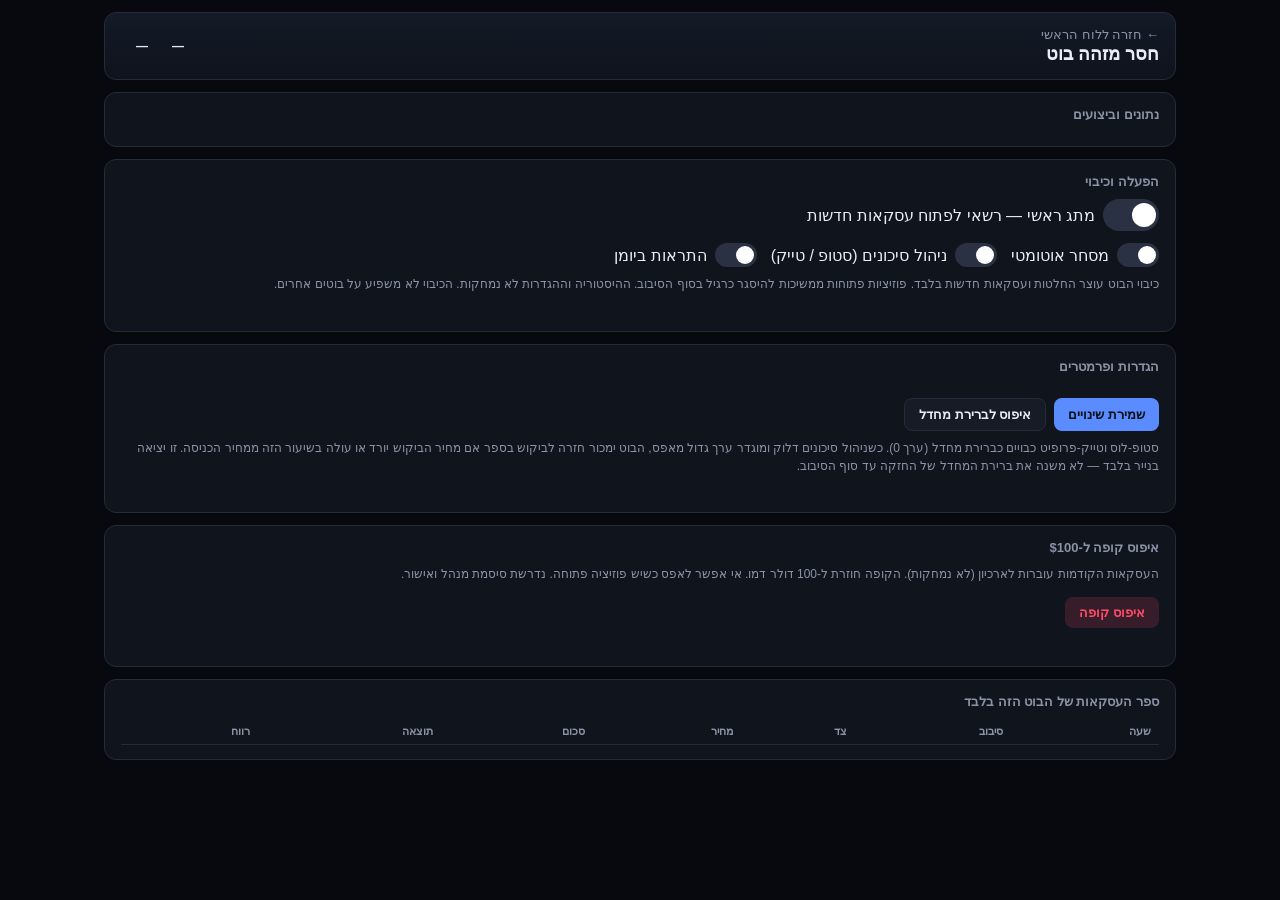
==== app/web/bot.html @ d7830c6c "Add per-bot management pages, admin controls, and a paper manual bot. Each strategy gets its own pag" ====
<!DOCTYPE html>
<html lang="he" dir="rtl">
<head>
<meta charset="utf-8"/>
<meta name="viewport" content="width=device-width, initial-scale=1, viewport-fit=cover"/>
<meta name="robots" content="noindex"/>
<meta name="theme-color" content="#07090f"/>
<title>ניהול בוט · דמו לייב</title>
<style>
  :root {
    --bg: #07090f; --panel: #10141c; --panel2: #161b26; --line: #242b3a;
    --text: #e8edf7; --muted: #8b93a7; --green: #3dff8a; --green-dim: rgba(61,255,138,.16);
    --red: #ff4d6a; --red-dim: rgba(255,77,106,.16); --gold: #f5c542; --blue: #5b8cff;
    --cyan: #22d3ee; --orange: #fb923c; --purple: #a78bfa;
  }
  * { box-sizing: border-box; margin: 0; padding: 0; }
  html, body {
    background: var(--bg); color: var(--text);
    font-family: "Segoe UI", "Noto Sans Hebrew", "Arial Hebrew", Assistant, Arial, sans-serif;
    min-height: 100%;
  }
  body { padding: 12px 14px 28px; max-width: 1100px; margin: 0 auto; }
  .mono { font-variant-numeric: tabular-nums; font-feature-settings: "tnum"; direction: ltr; unicode-bidi: isolate; }
  a { color: var(--blue); }
  header {
    display: flex; justify-content: space-between; align-items: center; gap: 12px; flex-wrap: wrap;
    background: linear-gradient(180deg, #141a26, #0e131c);
    border: 1px solid var(--line); border-radius: 12px; padding: 12px 16px; margin-bottom: 12px;
  }
  header h1 { font-size: 18px; }
  header .sub { font-size: 12px; color: var(--muted); margin-top: 2px; }
  .back { color: var(--muted); text-decoration: none; font-size: 13px; }
  .back:hover { color: var(--text); }
  .pills { display: flex; gap: 6px; align-items: center; flex-wrap: wrap; }
  .pill { font-size: 12px; font-weight: 700; padding: 3px 9px; border-radius: 999px; }
  .pill.active { background: var(--green-dim); color: var(--green); }
  .pill.off { background: var(--red-dim); color: var(--red); }
  .pill.paused { background: rgba(245,197,66,.16); color: var(--gold); }
  .pill.bought { background: var(--green-dim); color: var(--green); }
  .card {
    background: var(--panel); border: 1px solid var(--line); border-radius: 12px;
    padding: 14px 16px; margin-bottom: 12px;
  }
  .card h2 { font-size: 13px; color: var(--muted); margin-bottom: 10px; }
  .stats { display: grid; grid-template-columns: repeat(auto-fit, minmax(140px, 1fr)); gap: 10px; }
  .stat .k { font-size: 11px; color: var(--muted); }
  .stat .v { font-size: 20px; font-weight: 800; margin-top: 2px; }
  .pos { color: var(--green); } .neg { color: var(--red); }
  .row { display: flex; gap: 14px; flex-wrap: wrap; align-items: center; }
  .switch {
    display: inline-flex; align-items: center; gap: 8px; cursor: pointer; user-select: none;
  }
  .switch input { appearance: none; width: 42px; height: 24px; border-radius: 999px;
    background: #2a3142; position: relative; outline: none; cursor: pointer; transition: .15s; }
  .switch input:checked { background: #1f6a3f; }
  .switch input::after {
    content: ""; position: absolute; top: 3px; right: 3px; width: 18px; height: 18px;
    background: #fff; border-radius: 50%; transition: .15s;
  }
  .switch input:checked::after { right: 21px; }
  .switch.main input { width: 56px; height: 32px; }
  .switch.main input::after { width: 24px; height: 24px; top: 4px; }
  .switch.main input:checked::after { right: 28px; }
  label.fld { display: flex; flex-direction: column; gap: 4px; font-size: 12px; color: var(--muted); min-width: 180px; flex: 1; }
  input[type=number], input[type=text], input[type=password] {
    background: var(--panel2); border: 1px solid var(--line); color: var(--text);
    border-radius: 8px; padding: 8px 10px; font-size: 14px; direction: ltr;
  }
  .fields { display: grid; grid-template-columns: repeat(auto-fit, minmax(220px, 1fr)); gap: 10px 14px; }
  .btns { display: flex; gap: 8px; flex-wrap: wrap; margin-top: 14px; }
  button, .btn {
    border: 0; border-radius: 8px; padding: 8px 14px; font-weight: 700; font-size: 13px;
    cursor: pointer; font-family: inherit;
  }
  .btn-primary { background: var(--blue); color: #071018; }
  .btn-ghost { background: var(--panel2); color: var(--text); border: 1px solid var(--line); }
  .btn-danger { background: var(--red-dim); color: var(--red); }
  .btn-up { background: var(--green-dim); color: var(--green); font-size: 16px; padding: 12px 22px; }
  .btn-down { background: var(--red-dim); color: var(--red); font-size: 16px; padding: 12px 22px; }
  button:disabled { opacity: .5; cursor: not-allowed; }
  .msg { font-size: 13px; margin-top: 8px; min-height: 1.2em; }
  .ok { color: var(--green); } .err { color: var(--red); }
  table { width: 100%; border-collapse: collapse; font-size: 13px; }
  th, td { padding: 6px 8px; border-bottom: 1px solid var(--line); text-align: right; }
  th { color: var(--muted); font-weight: 600; font-size: 11px; }
  .tag { font-size: 11px; font-weight: 700; padding: 1px 6px; border-radius: 999px; }
  .tag.open { background: rgba(91,140,255,.16); color: #9ec1ff; }
  .tag.win { background: var(--green-dim); color: var(--green); }
  .tag.loss { background: var(--red-dim); color: var(--red); }
  .note { font-size: 12px; color: var(--muted); line-height: 1.5; margin-top: 8px; }
  dialog {
    border: 1px solid var(--line); border-radius: 12px; background: var(--panel);
    color: var(--text); padding: 18px 20px; max-width: 420px; width: calc(100% - 24px);
  }
  dialog::backdrop { background: rgba(0,0,0,.65); }
  dialog h3 { margin-bottom: 8px; }
  dialog p { font-size: 13px; color: var(--muted); margin-bottom: 12px; line-height: 1.45; }
  .buy-box { display: flex; gap: 10px; align-items: flex-end; flex-wrap: wrap; }
  .lock { font-size: 12px; color: var(--muted); }
</style>
</head>
<body>
  <header>
    <div>
      <a class="back" href="/">← חזרה ללוח הראשי</a>
      <h1 id="title">ניהול בוט</h1>
      <div class="sub" id="doc"></div>
    </div>
    <div class="pills">
      <span class="pill" id="modePill">—</span>
      <span class="pill" id="statePill">—</span>
      <span class="lock" id="authState"></span>
    </div>
  </header>

  <div class="card">
    <h2>נתונים וביצועים</h2>
    <div class="stats" id="stats"></div>
  </div>

  <div class="card">
    <h2>הפעלה וכיבוי</h2>
    <div class="row">
      <label class="switch main"><input type="checkbox" id="swEnabled"/><span>מתג ראשי — רשאי לפתוח עסקאות חדשות</span></label>
    </div>
    <div class="row" style="margin-top:12px" id="autoRow">
      <label class="switch"><input type="checkbox" id="swAuto"/><span>מסחר אוטומטי</span></label>
      <label class="switch"><input type="checkbox" id="swRisk"/><span>ניהול סיכונים (סטופ / טייק)</span></label>
      <label class="switch"><input type="checkbox" id="swAlerts"/><span>התראות ביומן</span></label>
    </div>
    <p class="note">כיבוי הבוט עוצר החלטות ועסקאות חדשות בלבד. פוזיציות פתוחות ממשיכות להיסגר כרגיל בסוף הסיבוב. ההיסטוריה וההגדרות לא נמחקות. הכיבוי לא משפיע על בוטים אחרים.</p>
    <div class="msg" id="toggleMsg"></div>
  </div>

  <div class="card" id="manualCard" hidden>
    <h2>קנייה ידנית (כסף דמו)</h2>
    <div class="buy-box">
      <label class="fld" style="flex:0 0 160px">סכום ($)<input id="buyAmt" type="number" min="1" max="100" step="0.5" value="5"/></label>
      <button class="btn-up" id="btnUp" type="button">קנייה · Up (עלייה)</button>
      <button class="btn-down" id="btnDown" type="button">קנייה · Down (ירידה)</button>
    </div>
    <p class="note">הקנייה מדמה הליכה בספר הפקודות החי, עם אותה עמלת טייקר שהאחרים משלמים. רק כשהשוק פתוח לקבלת פקודות, והמתג הראשי דלוק.</p>
    <div class="msg" id="buyMsg"></div>
  </div>

  <div class="card">
    <h2>הגדרות ופרמטרים</h2>
    <div class="fields" id="fields"></div>
    <div class="btns">
      <button class="btn-primary" id="btnSave" type="button">שמירת שינויים</button>
      <button class="btn-ghost" id="btnResetDef" type="button">איפוס לברירת מחדל</button>
    </div>
    <p class="note" id="slNote">סטופ-לוס וטייק-פרופיט כבויים כברירת מחדל (ערך 0). כשניהול סיכונים דלוק ומוגדר ערך גדול מאפס, הבוט ימכור חזרה לביקוש בספר אם מחיר הביקוש יורד או עולה בשיעור הזה ממחיר הכניסה. זו יציאה בנייר בלבד — לא משנה את ברירת המחדל של החזקה עד סוף הסיבוב.</p>
    <div class="msg" id="saveMsg"></div>
  </div>

  <div class="card">
    <h2>איפוס קופה ל-$100</h2>
    <p class="note">העסקאות הקודמות עוברות לארכיון (לא נמחקות). הקופה חוזרת ל-100 דולר דמו. אי אפשר לאפס כשיש פוזיציה פתוחה. נדרשת סיסמת מנהל ואישור.</p>
    <div class="btns"><button class="btn-danger" id="btnResetBank" type="button">איפוס קופה</button></div>
    <div class="msg" id="resetMsg"></div>
  </div>

  <div class="card">
    <h2>ספר העסקאות של הבוט הזה בלבד</h2>
    <div style="overflow:auto">
      <table>
        <thead><tr><th>שעה</th><th>סיבוב</th><th>צד</th><th>מחיר</th><th>סכום</th><th>תוצאה</th><th>רווח</th></tr></thead>
        <tbody id="trades"></tbody>
      </table>
    </div>
  </div>

  <dialog id="pwDialog">
    <h3>סיסמת מנהל</h3>
    <p>האתר ציבורי, לכן שינויים (הפעלה, הגדרות, קנייה, איפוס) דורשים סיסמה. היא נשמרת רק בדפדפן הזה (localStorage) ולא נשלחת לקוד הציבורי.</p>
    <label class="fld">סיסמה<input id="pwInput" type="password" autocomplete="current-password"/></label>
    <div class="btns">
      <button class="btn-primary" id="pwSave" type="button">שמירה במחשב זה</button>
      <button class="btn-ghost" id="pwCancel" type="button">ביטול</button>
    </div>
    <div class="msg err" id="pwErr"></div>
  </dialog>

  <dialog id="confirmDialog">
    <h3>אישור איפוס קופה</h3>
    <p>העסקאות של הבוט הזה יישמרו בארכיון ולא יימחקו. הקופה תחזור ל-100 דולר דמו. להמשך הקלידו RESET בתיבה ואשרו.</p>
    <label class="fld">אישור<input id="confirmInput" type="text" placeholder="RESET" autocomplete="off"/></label>
    <div class="btns">
      <button class="btn-danger" id="confirmGo" type="button">איפוס</button>
      <button class="btn-ghost" id="confirmNo" type="button">ביטול</button>
    </div>
    <div class="msg err" id="confirmErr"></div>
  </dialog>

<script>
const TOKEN_KEY = "polybot_admin_token";
const NAMES = {
  late_model: "הראשית · late_model",
  late_model_raw: "צל הראשית · late_model_raw",
  early_value: "ערך מוקדם · early_value",
  naive_momentum: "מומנטום פשוט · naive_momentum",
  every_round: "כל סיבוב · every_round",
  momentum_late: "מומנטום מאוחר · momentum_late",
  latency_hunter: "צייד השהיה · latency_hunter",
  manual: "בוט ידני · manual",
};
const MODE_HE = { active: "פעיל", off: "כבוי", paused: "מושהה" };

function botName() {
  const m = location.pathname.match(/\/bot\/([^\/\?]+)/);
  if (m) return decodeURIComponent(m[1]);
  return new URLSearchParams(location.search).get("name") || new URLSearchParams(location.search).get("id") || "";
}
function token() { return localStorage.getItem(TOKEN_KEY) || ""; }
function setToken(v) { if (v) localStorage.setItem(TOKEN_KEY, v); else localStorage.removeItem(TOKEN_KEY); }
function fmtUsd(n, d=2) {
  if (n == null || Number.isNaN(n)) return "—";
  return Number(n).toLocaleString("en-US", { minimumFractionDigits: d, maximumFractionDigits: d });
}
function fmtSigned(n) {
  if (n == null) return "—";
  return (n >= 0 ? "+" : "") + Number(n).toFixed(2) + "$";
}
function authLabel() {
  const el = document.getElementById("authState");
  el.innerHTML = token()
    ? 'סיסמה שמורה במחשב זה · <a href="#" id="logout">החלפה / מחיקה</a>'
    : 'אין סיסמה שמורה · נדרשת לפעולות שינוי';
  const a = document.getElementById("logout");
  if (a) a.onclick = (e) => { e.preventDefault(); setToken(""); authLabel(); };
}

async function needAuth() {
  if (token()) return true;
  const d = document.getElementById("pwDialog");
  document.getElementById("pwErr").textContent = "";
  document.getElementById("pwInput").value = "";
  d.showModal();
  return await new Promise((resolve) => {
    const ok = () => {
      const v = document.getElementById("pwInput").value.trim();
      if (!v) { document.getElementById("pwErr").textContent = "יש להזין סיסמה"; return; }
      setToken(v); d.close(); authLabel(); resolve(true);
    };
    document.getElementById("pwSave").onclick = ok;
    document.getElementById("pwCancel").onclick = () => { d.close(); resolve(false); };
    document.getElementById("pwInput").onkeydown = (e) => { if (e.key === "Enter") ok(); };
  });
}

async function admin(body) {
  const r = await fetch("/api/admin", {
    method: "POST",
    cache: "no-store",
    headers: { "Content-Type": "application/json", Authorization: "Bearer " + token() },
    body: JSON.stringify(body),
  });
  const j = await r.json().catch(() => ({ ok: false, error: "bad response" }));
  if (r.status === 401) {
    setToken(""); authLabel();
    throw new Error("סיסמה שגויה או חסרה");
  }
  if (!r.ok || j.ok === false) throw new Error(j.error || ("שגיאה " + r.status));
  return j;
}

function message(id, text, ok) {
  const el = document.getElementById(id);
  el.className = "msg " + (ok ? "ok" : "err");
  el.textContent = text || "";
}

let current = null;
const NAME = botName();

function renderStats(s) {
  const wr = s.win_rate != null ? Math.round((s.win_rate <= 1 ? s.win_rate * 100 : s.win_rate)) + "%" : "—";
  const pnl = s.realized_pnl;
  const items = [
    ["קופה (הון)", (s.bankroll != null ? fmtUsd(s.bankroll) + "$" : "—"), ""],
    ["מזומן", (s.cash != null ? fmtUsd(s.cash) + "$" : "—"), ""],
    ["רווח / הפסד", fmtSigned(pnl), pnl > 0 ? "pos" : pnl < 0 ? "neg" : ""],
    ["אחוז הצלחה", wr, ""],
    ["עסקאות", String(s.trades || 0), ""],
    ["נסגרו / נצחו", (s.settled || 0) + " / " + (s.wins || 0), ""],
    ["חשיפה פתוחה", s.open_exposure != null ? fmtUsd(s.open_exposure) + "$" : "—", ""],
  ];
  document.getElementById("stats").innerHTML = items.map(([k,v,c]) =>
    `<div class="stat"><div class="k">${k}</div><div class="v mono ${c}">${v}</div></div>`
  ).join("");
}

function renderFields(schema, settings) {
  const el = document.getElementById("fields");
  const skip = new Set(["enabled", "auto_trading", "risk_management", "alerts"]);
  el.innerHTML = (schema || []).filter(f => !skip.has(f.key)).map(f => {
    const val = settings && settings[f.key] != null ? settings[f.key] : f.default;
    const lo = f.min != null ? `min="${f.min}"` : "";
    const hi = f.max != null ? `max="${f.max}"` : "";
    const step = f.key.indexOf("edge") >= 0 || f.key.indexOf("ask") >= 0 || f.key === "w" || f.key.indexOf("loss") >= 0 || f.key.indexOf("profit") >= 0 || f.key.indexOf("frac") >= 0 || f.key === "kelly" || f.key === "min_confidence" ? "0.01" : "1";
    return `<label class="fld">${f.label_he}<input type="number" data-key="${f.key}" ${lo} ${hi} step="${step}" value="${val}"/></label>`;
  }).join("");
}

function collectSettings(schema, base) {
  const out = Object.assign({}, base || {});
  for (const inp of document.querySelectorAll("#fields input[data-key]")) {
    const v = inp.value;
    out[inp.dataset.key] = v === "" ? null : Number(v);
  }
  out.enabled = document.getElementById("swEnabled").checked;
  out.auto_trading = document.getElementById("swAuto").checked;
  out.risk_management = document.getElementById("swRisk").checked;
  out.alerts = document.getElementById("swAlerts").checked;
  return out;
}

function renderTrades(rows) {
  const tb = document.getElementById("trades");
  if (!rows || !rows.length) { tb.innerHTML = `<tr><td colspan="7" style="color:#8b93a7">אין עסקאות (לא בארכיון)</td></tr>`; return; }
  tb.innerHTML = rows.map(r => {
    let tag = "פתוחה", tagCls = "open", pnl = "—";
    if (r.settled) {
      if ((r.pnl || 0) >= 0) { tag = "ניצחון"; tagCls = "win"; }
      else { tag = "הפסד"; tagCls = "loss"; }
      if (r.outcome && String(r.outcome).startsWith("sold_")) tag = r.outcome === "sold_stop_loss" ? "סטופ" : "טייק";
      pnl = fmtSigned(r.pnl);
    }
    const slug = (r.slug || "").replace("btc-updown-5m-", "");
    return `<tr>
      <td class="mono">${r.time || ""}</td>
      <td class="mono">${slug}</td>
      <td>${r.side || ""}</td>
      <td class="mono">${r.avg_price != null ? Math.round(r.avg_price * 100) + "¢" : "—"}</td>
      <td class="mono">${fmtUsd(r.cost)}$</td>
      <td><span class="tag ${tagCls}">${tag}</span></td>
      <td class="mono ${tagCls}">${pnl}</td>
    </tr>`;
  }).join("");
}

function applyBot(d) {
  const strats = d.strategies || [];
  const s = strats.find(x => x.name === NAME);
  if (!s) {
    document.getElementById("title").textContent = "בוט לא נמצא: " + NAME;
    return;
  }
  current = s;
  document.title = "ניהול · " + NAME;
  document.getElementById("title").textContent = NAMES[NAME] || NAME;
  document.getElementById("doc").textContent = s.doc_he || s.doc || "";
  const mode = s.run_mode || "active";
  const mp = document.getElementById("modePill");
  mp.className = "pill " + mode;
  mp.textContent = MODE_HE[mode] || mode;
  const sp = document.getElementById("statePill");
  sp.className = "pill " + (s.state || "");
  sp.textContent = s.state_he || s.state || "";
  document.getElementById("swEnabled").checked = s.enabled !== false;
  document.getElementById("swAuto").checked = s.auto_trading != null ? !!s.auto_trading : (NAME !== "manual");
  document.getElementById("swRisk").checked = !!s.settings && !!s.settings.risk_management;
  document.getElementById("swAlerts").checked = !!s.settings && !!s.settings.alerts;
  document.getElementById("manualCard").hidden = NAME !== "manual";
  renderStats(s);
  if (s.schema && s.schema.length) renderFields(s.schema, s.settings || s.defaults || {});
  const rows = (d.trades_by_strategy && d.trades_by_strategy[NAME]) || [];
  renderTrades(rows);
}

async function tick() {
  try {
    const r = await fetch("/api/data", { cache: "no-store" });
    const j = await r.json();
    const d = j.data || j;
    if (d && d.strategies) applyBot(d);
  } catch (e) {
    console.warn(e);
  }
}

function waitAndRefresh() { setTimeout(tick, 2000); setTimeout(tick, 5000); }

async function withAuth(fn, msgId) {
  try {
    if (!(await needAuth())) return;
    await fn();
  } catch (e) {
    message(msgId, e.message || String(e), false);
  }
}

document.getElementById("swEnabled").addEventListener("change", ev => withAuth(async () => {
  await admin({ op: "toggle", name: NAME, enabled: ev.target.checked });
  message("toggleMsg", ev.target.checked ? "הבוט הופעל. ייכנס לתוקף תוך שניות." : "הבוט כובה לעסקאות חדשות.", true);
  waitAndRefresh();
}, "toggleMsg"));

document.getElementById("swAuto").addEventListener("change", ev => withAuth(async () => {
  await admin({ op: "toggle", name: NAME, auto_trading: ev.target.checked });
  message("toggleMsg", ev.target.checked ? "מסחר אוטומטי הופעל." : "מסחר אוטומטי כובה (מושהה).", true);
  waitAndRefresh();
}, "toggleMsg"));

document.getElementById("btnSave").addEventListener("click", () => withAuth(async () => {
  if (!current) return;
  const settings = collectSettings(current.schema, current.settings || current.defaults);
  await admin({ op: "save", name: NAME, settings });
  message("saveMsg", "ההגדרות נשמרו וייכנסו לתוקף מיד. הן נשמרות גם אחרי ריענון והפעלה מחדש של השרת.", true);
  waitAndRefresh();
}, "saveMsg"));

document.getElementById("btnResetDef").addEventListener("click", () => withAuth(async () => {
  await admin({ op: "reset_defaults", name: NAME });
  message("saveMsg", "ההגדרות אופסו לברירת המחדל המקורית.", true);
  waitAndRefresh();
}, "saveMsg"));

function buy(side) {
  withAuth(async () => {
    const amount = Number(document.getElementById("buyAmt").value);
    const j = await admin({ op: "buy", name: "manual", side, amount });
    message("buyMsg", `נשלחה קנייה ${side} בסכום $${amount}. ` + (j.cost != null ? `מילוי $${j.cost}` : "ממתין לביצוע בבוט…"), true);
    waitAndRefresh();
  }, "buyMsg");
}
document.getElementById("btnUp").onclick = () => buy("Up");
document.getElementById("btnDown").onclick = () => buy("Down");

document.getElementById("btnResetBank").onclick = async () => {
  if (!(await needAuth())) return;
  const d = document.getElementById("confirmDialog");
  document.getElementById("confirmInput").value = "";
  document.getElementById("confirmErr").textContent = "";
  d.showModal();
};
document.getElementById("confirmNo").onclick = () => document.getElementById("confirmDialog").close();
document.getElementById("confirmGo").onclick = async () => {
  const v = document.getElementById("confirmInput").value.trim();
  if (v !== "RESET") { document.getElementById("confirmErr").textContent = "יש להקליד RESET לאישור"; return; }
  try {
    const j = await admin({ op: "reset_bankroll", name: NAME, confirm: "RESET" });
    document.getElementById("confirmDialog").close();
    message("resetMsg", `הקופה אופסה. ${j.archived != null ? j.archived + " עסקאות בארכיון. " : ""}קופה כעת $${j.cash != null ? j.cash : 100}.`, true);
    waitAndRefresh();
  } catch (e) {
    document.getElementById("confirmErr").textContent = e.message || String(e);
  }
};

if (!NAME) {
  document.getElementById("title").textContent = "חסר מזהה בוט";
} else {
  authLabel();
  tick();
  setInterval(tick, 4000);
}
</script>
</body>
</html>
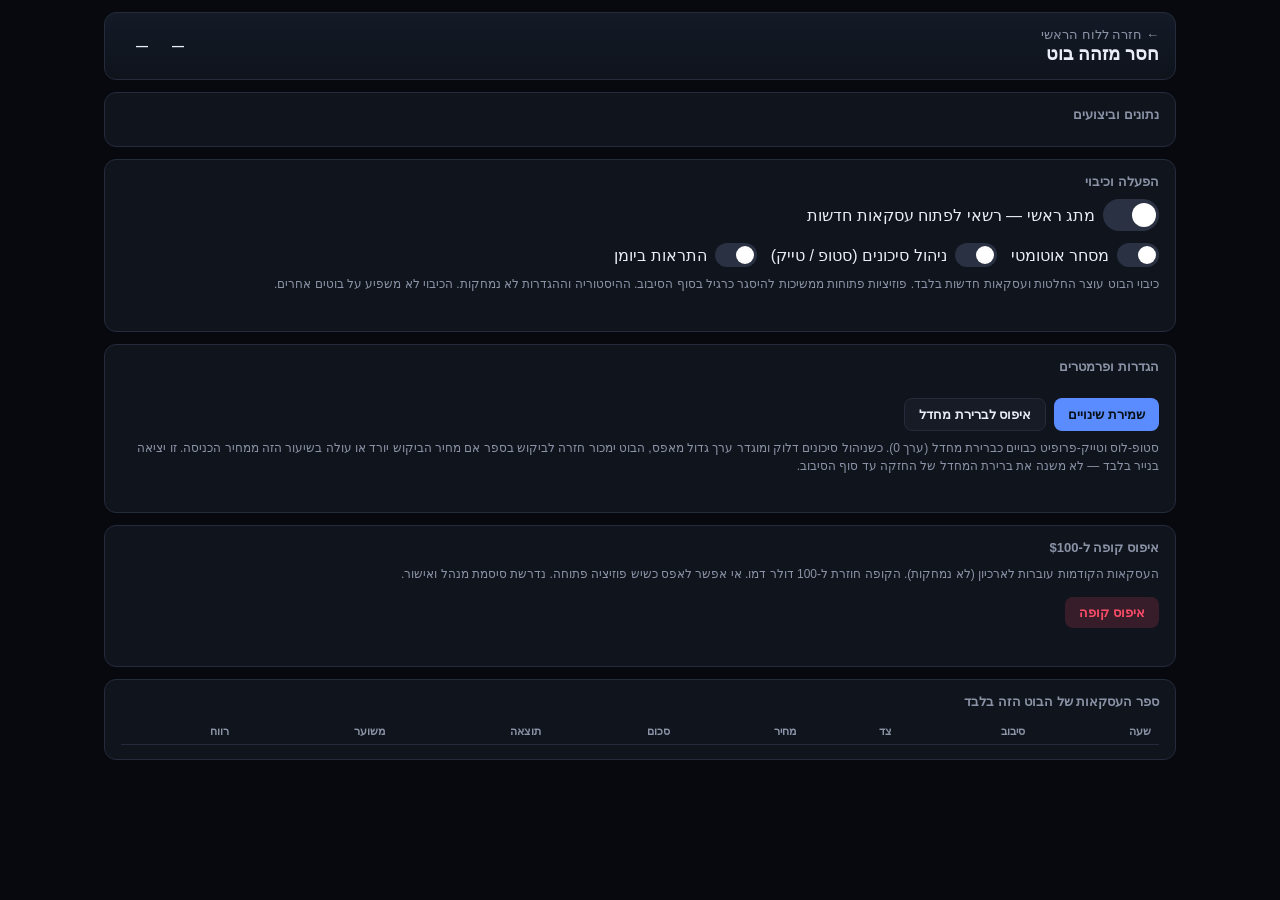
==== commit 277a68e5: "Store purchase-time win and loss estimates on each trade and show them on open-buy pills and in hist" ====
--- a/app/web/bot.html
+++ b/app/web/bot.html
@@ -36,7 +36,11 @@
   .pill.active { background: var(--green-dim); color: var(--green); }
   .pill.off { background: var(--red-dim); color: var(--red); }
   .pill.paused { background: rgba(245,197,66,.16); color: var(--gold); }
-  .pill.bought { background: var(--green-dim); color: var(--green); }
+  .pill.bought {
+    background: var(--green-dim); color: var(--green);
+    white-space: normal; line-height: 1.35; max-width: 100%;
+    border-radius: 10px;
+  }
   .card {
     background: var(--panel); border: 1px solid var(--line); border-radius: 12px;
     padding: 14px 16px; margin-bottom: 12px;
@@ -86,6 +90,7 @@
   .tag { font-size: 11px; font-weight: 700; padding: 1px 6px; border-radius: 999px; }
   .tag.open { background: rgba(91,140,255,.16); color: #9ec1ff; }
   .tag.win { background: var(--green-dim); color: var(--green); }
+  .tag.pending { background: rgba(245,197,66,.16); color: var(--gold); }
   .tag.loss { background: var(--red-dim); color: var(--red); }
   .note { font-size: 12px; color: var(--muted); line-height: 1.5; margin-top: 8px; }
   dialog {
@@ -96,6 +101,15 @@
   dialog h3 { margin-bottom: 8px; }
   dialog p { font-size: 13px; color: var(--muted); margin-bottom: 12px; line-height: 1.45; }
   .buy-box { display: flex; gap: 10px; align-items: flex-end; flex-wrap: wrap; }
+  .gene-dec { font-size: 22px; font-weight: 800; margin: 4px 0 8px; }
+  .gene-dec.wait { color: var(--muted); }
+  .gene-dec.up { color: var(--green); }
+  .gene-dec.down { color: var(--red); }
+  .lb { width: 100%; border-collapse: collapse; font-size: 12px; }
+  .lb th, .lb td { text-align: right; padding: 5px 8px; border-bottom: 1px solid var(--line); }
+  .lb .champ { color: var(--gold); font-weight: 700; }
+  .params { font-size: 12px; color: var(--muted); line-height: 1.55; }
+  .params b { color: var(--text); }
   .lock { font-size: 12px; color: var(--muted); }
 </style>
 </head>
@@ -143,6 +157,26 @@
     <div class="msg" id="buyMsg"></div>
   </div>
 
+  <div class="card" id="geneticCard" hidden>
+    <h2>אוכלוסייה גנטית (דמו)</h2>
+    <div class="stats">
+      <div class="stat"><div class="k">דור</div><div class="v mono" id="geneGen">—</div></div>
+      <div class="stat"><div class="k">סיבובים מאז אבולוציה</div><div class="v mono" id="geneRounds">—</div></div>
+    </div>
+    <div class="gene-dec wait" id="geneDec">WAIT</div>
+    <p class="note" id="geneReason"></p>
+    <h2 style="margin-top:14px">האלופה הנוכחית</h2>
+    <div class="params" id="geneBest">—</div>
+    <h2 style="margin-top:14px">לוח מובילים</h2>
+    <div style="overflow:auto">
+      <table class="lb">
+        <thead><tr><th></th><th>PnL</th><th>עסקאות</th><th>כושר</th></tr></thead>
+        <tbody id="geneBoard"></tbody>
+      </table>
+    </div>
+    <p class="note">כל גרסה נבדקת בצל על כל סיבוב, עם אותן עמלות והליכה בספר. רק האלופה סוחרת בקופה האמיתית של הבוט הזה. כיבוי עוצר כניסות חדשות, לא מוחק את האוכלוסייה.</p>
+  </div>
+
   <div class="card">
     <h2>הגדרות ופרמטרים</h2>
     <div class="fields" id="fields"></div>
@@ -165,7 +199,7 @@
     <h2>ספר העסקאות של הבוט הזה בלבד</h2>
     <div style="overflow:auto">
       <table>
-        <thead><tr><th>שעה</th><th>סיבוב</th><th>צד</th><th>מחיר</th><th>סכום</th><th>תוצאה</th><th>רווח</th></tr></thead>
+        <thead><tr><th>שעה</th><th>סיבוב</th><th>צד</th><th>מחיר</th><th>סכום</th><th>תוצאה</th><th>משוער</th><th>רווח</th></tr></thead>
         <tbody id="trades"></tbody>
       </table>
     </div>
@@ -203,6 +237,7 @@
   every_round: "כל סיבוב · every_round",
   momentum_late: "מומנטום מאוחר · momentum_late",
   latency_hunter: "צייד השהיה · latency_hunter",
+  genetic: "גנטי · genetic",
   manual: "בוט ידני · manual",
 };
 const MODE_HE = { active: "פעיל", off: "כבוי", paused: "מושהה" };
@@ -316,15 +351,25 @@
   return out;
 }
 
+
+function fmtEst(r) {
+  const ep = r && r.est_profit, el = r && r.est_loss;
+  if (ep == null && el == null) return "—";
+  const one = (n) => (n >= 0 ? "+" : "-") + "$" + Math.abs(Number(n)).toFixed(2);
+  if (ep == null) return "הפסד " + one(el);
+  if (el == null) return one(ep);
+  return one(ep) + " / " + one(el);
+}
 function renderTrades(rows) {
   const tb = document.getElementById("trades");
-  if (!rows || !rows.length) { tb.innerHTML = `<tr><td colspan="7" style="color:#8b93a7">אין עסקאות (לא בארכיון)</td></tr>`; return; }
+  if (!rows || !rows.length) { tb.innerHTML = `<tr><td colspan="8" style="color:#8b93a7">אין עסקאות (לא בארכיון)</td></tr>`; return; }
   tb.innerHTML = rows.map(r => {
     let tag = "פתוחה", tagCls = "open", pnl = "—";
     if (r.settled) {
       if ((r.pnl || 0) >= 0) { tag = "ניצחון"; tagCls = "win"; }
       else { tag = "הפסד"; tagCls = "loss"; }
       if (r.outcome && String(r.outcome).startsWith("sold_")) tag = r.outcome === "sold_stop_loss" ? "סטופ" : "טייק";
+      if (r.pending) { tag = "ממתין לאישור"; tagCls = "pending"; }
       pnl = fmtSigned(r.pnl);
     }
     const slug = (r.slug || "").replace("btc-updown-5m-", "");
@@ -335,10 +380,85 @@
       <td class="mono">${r.avg_price != null ? Math.round(r.avg_price * 100) + "¢" : "—"}</td>
       <td class="mono">${fmtUsd(r.cost)}$</td>
       <td><span class="tag ${tagCls}">${tag}</span></td>
+      <td class="mono">${fmtEst(r)}</td>
       <td class="mono ${tagCls}">${pnl}</td>
     </tr>`;
   }).join("");
 }
+
+
+function renderGenetic(s) {
+  const g = s.genetic || {};
+  const ev = g.evolve_every != null ? g.evolve_every : "—";
+  document.getElementById("geneGen").textContent = g.generation != null ? g.generation : "—";
+  const since = g.rounds_since_evolve != null ? g.rounds_since_evolve : "—";
+  document.getElementById("geneRounds").textContent = since + " / " + ev;
+  const dec = g.decision || s.decision || "WAIT";
+  const el = document.getElementById("geneDec");
+  el.textContent = dec;
+  el.className = "gene-dec " + (dec === "BUY_UP" ? "up" : dec === "BUY_DOWN" ? "down" : "wait");
+  document.getElementById("geneReason").textContent = g.decision_reason || s.decision_reason || "";
+  const best = g.best || {};
+  const genome = best.genome || {};
+  const keys = Object.keys(genome);
+  const bits = keys.map(k => `<b>${k}</b> ${Number(genome[k]).toFixed(3)}`).join(" · ");
+  const head = best.champion ? "אלופה" : "מובילה";
+  document.getElementById("geneBest").innerHTML = bits
+    ? `${head} · PnL ${fmtUsd(best.pnl)}$ · ${best.trades || 0} עסקאות<br>${bits}`
+    : "עדיין אין אלופה — האוכלוסייה תתחיל בסיבובים הבאים.";
+  const rows = g.leaderboard || [];
+  document.getElementById("geneBoard").innerHTML = rows.map((r, i) => {
+    const mark = r.champion ? "★ אלופה" : (i + 1);
+    return `<tr class="${r.champion ? "champ" : ""}"><td>${mark}</td><td class="mono">${fmtUsd(r.pnl)}</td><td class="mono">${r.trades || 0}</td><td class="mono">${r.fitness != null ? Number(r.fitness).toFixed(2) : "—"}</td></tr>`;
+  }).join("") || `<tr><td colspan="4">אין עדיין תוצאות צל</td></tr>`;
+}
+
+let settingsDirty = false;
+let pendingSaved = null;
+let pendingUntil = 0;
+
+function isEditingSettings() {
+  const ae = document.activeElement;
+  if (!ae || ae === document.body || ae === document.documentElement) return false;
+  if (ae.closest && ae.closest("#fields")) return true;
+  if (["swEnabled", "swAuto", "swRisk", "swAlerts", "buyAmt"].includes(ae.id)) return true;
+  if (ae.closest && ae.closest("dialog")) return true;
+  return false;
+}
+
+function settingsRoughlyEqual(a, b) {
+  if (!a || !b) return false;
+  const keys = new Set(Object.keys(a).concat(Object.keys(b)));
+  for (const k of keys) {
+    const va = a[k], vb = b[k];
+    if (k === "enabled" || k === "auto_trading" || k === "risk_management" || k === "alerts") {
+      if (Boolean(va) !== Boolean(vb)) return false;
+      continue;
+    }
+    if (va == null && vb == null) continue;
+    if (typeof va === "number" || typeof vb === "number") {
+      if (Number(va) !== Number(vb)) return false;
+    } else if (String(va) !== String(vb)) return false;
+  }
+  return true;
+}
+
+function shouldHoldForm() {
+  if (isEditingSettings() || settingsDirty) return true;
+  if (pendingSaved && Date.now() < pendingUntil) return true;
+  return false;
+}
+
+document.addEventListener("input", (e) => {
+  const t = e.target;
+  if (t && t.closest && t.closest("#fields")) settingsDirty = true;
+});
+document.addEventListener("change", (e) => {
+  const t = e.target;
+  if (!t) return;
+  if (t.closest && t.closest("#fields")) settingsDirty = true;
+  if (["swEnabled", "swAuto", "swRisk", "swAlerts"].includes(t.id)) settingsDirty = true;
+});
 
 function applyBot(d) {
   const strats = d.strategies || [];
@@ -358,22 +478,36 @@
   const sp = document.getElementById("statePill");
   sp.className = "pill " + (s.state || "");
   sp.textContent = s.state_he || s.state || "";
-  document.getElementById("swEnabled").checked = s.enabled !== false;
-  document.getElementById("swAuto").checked = s.auto_trading != null ? !!s.auto_trading : (NAME !== "manual");
-  document.getElementById("swRisk").checked = !!s.settings && !!s.settings.risk_management;
-  document.getElementById("swAlerts").checked = !!s.settings && !!s.settings.alerts;
   document.getElementById("manualCard").hidden = NAME !== "manual";
+  document.getElementById("geneticCard").hidden = NAME !== "genetic";
+  if (NAME === "genetic") renderGenetic(s);
   renderStats(s);
-  if (s.schema && s.schema.length) renderFields(s.schema, s.settings || s.defaults || {});
+  if (pendingSaved && (settingsRoughlyEqual(s.settings, pendingSaved) || Date.now() >= pendingUntil)) {
+    pendingSaved = null;
+  }
+  if (!shouldHoldForm()) {
+    document.getElementById("swEnabled").checked = s.enabled !== false;
+    document.getElementById("swAuto").checked = s.auto_trading != null ? !!s.auto_trading : (NAME !== "manual");
+    document.getElementById("swRisk").checked = !!s.settings && !!s.settings.risk_management;
+    document.getElementById("swAlerts").checked = !!s.settings && !!s.settings.alerts;
+    if (s.schema && s.schema.length) renderFields(s.schema, s.settings || s.defaults || {});
+  }
   const rows = (d.trades_by_strategy && d.trades_by_strategy[NAME]) || [];
   renderTrades(rows);
 }
 
+function unwrapPayload(d) {
+  if (d && d.data && typeof d.data === "object" && (d.data.strategies || d.data.window || d.data.series)) {
+    return d.data;
+  }
+  return d;
+}
 async function tick() {
   try {
-    const r = await fetch("/api/data", { cache: "no-store" });
-    const j = await r.json();
-    const d = j.data || j;
+    let r = await fetch("/api/data", { cache: "no-store" });
+    if (!r.ok) r = await fetch("/api/live", { cache: "no-store" });
+    if (!r.ok) throw new Error("http " + r.status);
+    const d = unwrapPayload(await r.json());
     if (d && d.strategies) applyBot(d);
   } catch (e) {
     console.warn(e);
@@ -393,12 +527,18 @@
 
 document.getElementById("swEnabled").addEventListener("change", ev => withAuth(async () => {
   await admin({ op: "toggle", name: NAME, enabled: ev.target.checked });
+  settingsDirty = false;
+  pendingSaved = Object.assign({}, (current && current.settings) || {}, { enabled: ev.target.checked });
+  pendingUntil = Date.now() + 10000;
   message("toggleMsg", ev.target.checked ? "הבוט הופעל. ייכנס לתוקף תוך שניות." : "הבוט כובה לעסקאות חדשות.", true);
   waitAndRefresh();
 }, "toggleMsg"));
 
 document.getElementById("swAuto").addEventListener("change", ev => withAuth(async () => {
   await admin({ op: "toggle", name: NAME, auto_trading: ev.target.checked });
+  settingsDirty = false;
+  pendingSaved = Object.assign({}, (current && current.settings) || {}, { auto_trading: ev.target.checked });
+  pendingUntil = Date.now() + 10000;
   message("toggleMsg", ev.target.checked ? "מסחר אוטומטי הופעל." : "מסחר אוטומטי כובה (מושהה).", true);
   waitAndRefresh();
 }, "toggleMsg"));
@@ -407,12 +547,18 @@
   if (!current) return;
   const settings = collectSettings(current.schema, current.settings || current.defaults);
   await admin({ op: "save", name: NAME, settings });
+  settingsDirty = false;
+  pendingSaved = settings;
+  pendingUntil = Date.now() + 10000;
   message("saveMsg", "ההגדרות נשמרו וייכנסו לתוקף מיד. הן נשמרות גם אחרי ריענון והפעלה מחדש של השרת.", true);
   waitAndRefresh();
 }, "saveMsg"));
 
 document.getElementById("btnResetDef").addEventListener("click", () => withAuth(async () => {
   await admin({ op: "reset_defaults", name: NAME });
+  settingsDirty = false;
+  pendingSaved = null;
+  pendingUntil = 0;
   message("saveMsg", "ההגדרות אופסו לברירת המחדל המקורית.", true);
   waitAndRefresh();
 }, "saveMsg"));
@@ -453,8 +599,50 @@
   document.getElementById("title").textContent = "חסר מזהה בוט";
 } else {
   authLabel();
+  
+const STREAM_URL = "https://polybot-btc5m.onrender.com/api/stream";
+let liveEs = null, livePoll = null, lastStreamAt = 0, streamOk = false;
+function startLivePoll() {
+  if (livePoll) return;
   tick();
-  setInterval(tick, 4000);
+  livePoll = setInterval(tick, 1000);
+}
+function stopLivePoll() {
+  if (livePoll) { clearInterval(livePoll); livePoll = null; }
+}
+function startLiveStream() {
+  if (liveEs) { try { liveEs.close(); } catch (e) {} liveEs = null; }
+  try { liveEs = new EventSource(STREAM_URL); }
+  catch (e) { startLivePoll(); return; }
+  liveEs.onmessage = (ev) => {
+    try {
+      const d = unwrapPayload(JSON.parse(ev.data));
+      if (!d || (!d.strategies && !d.window)) return;
+      lastStreamAt = Date.now();
+      streamOk = true;
+      if (d && d.strategies) applyBot(d);
+      stopLivePoll();
+    } catch (e) {}
+  };
+  liveEs.onerror = () => {
+    streamOk = false;
+    try { if (liveEs) liveEs.close(); } catch (e) {}
+    liveEs = null;
+    startLivePoll();
+    if (window._streamRetry) return;
+    window._streamRetry = setTimeout(() => { window._streamRetry = null; startLiveStream(); }, 2500);
+  };
+}
+function watchLive() {
+  startLivePoll();
+  startLiveStream();
+  setInterval(() => {
+    if (streamOk && Date.now() - lastStreamAt > 4000) startLivePoll();
+  }, 1000);
+}
+
+watchLive();
+
 }
 </script>
 </body>
